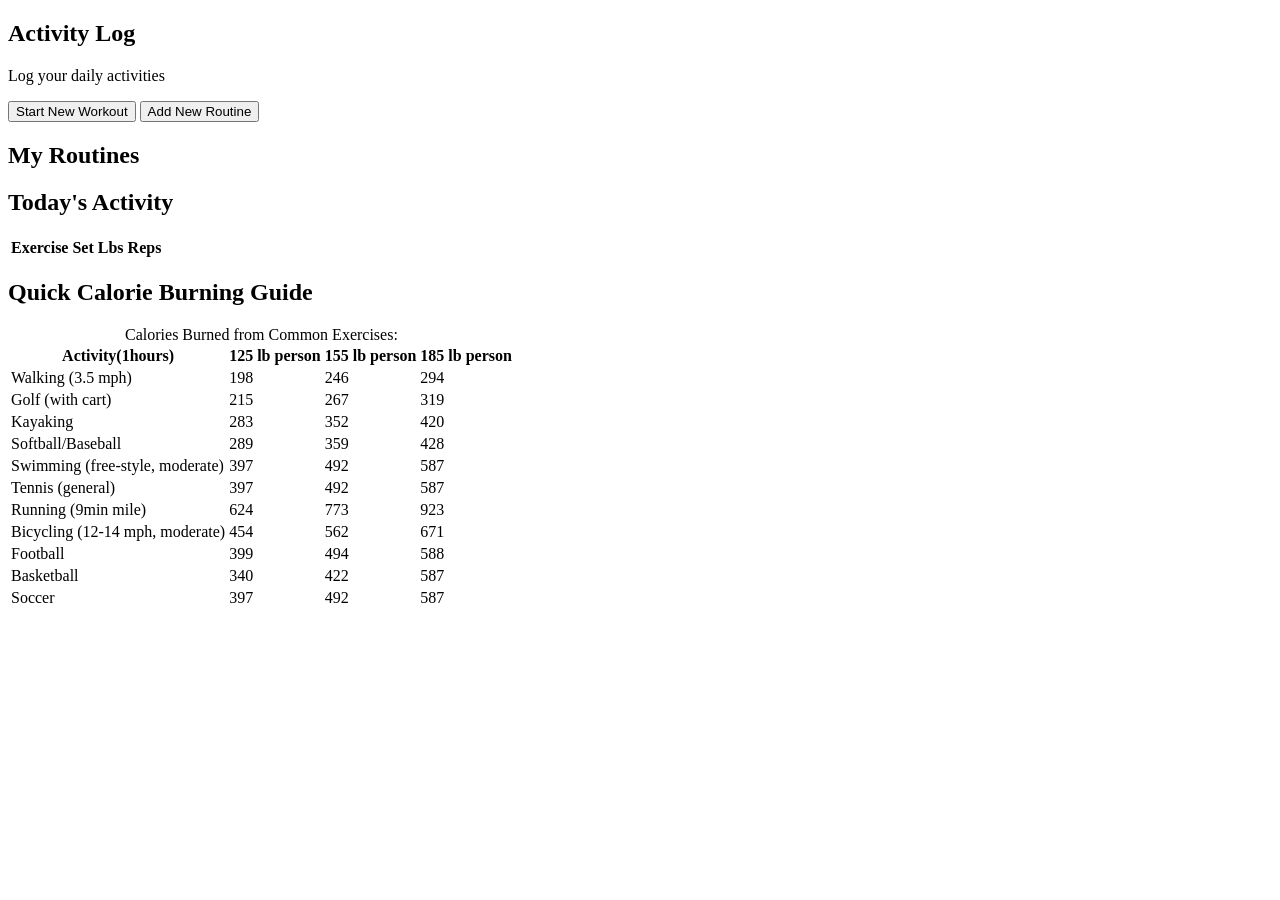
==== activity-log.html @ d147972c "Add activity log html Added the html structure and info into the activity log page. Added exercise t" ====
<!DOCTYPE html>
<html lang="en">
<head>
    <meta charset="UTF-8">
    <meta name="viewport" content="width=device-width, initial-scale=1.0">
    <title>Activity Log</title>
</head>
<body>
    <main>
        <div class="main-title">
            <h2>Activity Log</h2>
            <p>Log your daily activities</p>
        </div>

<!-- ACTION BUTTONS -->
        
        <div class="activity-actions">
            <button class="btn" id="new-workout-btn">Start New Workout</button>
            <button class="btn" id="new-routine-btn">Add New Routine</button>
        </div>

<!-- SAVED ROUTINES/WORKOUT AREA -->
        
        <section class="routines">
            <h2>My Routines</h2>
            <div class="routine-list" id="routine-list">

                <!-- This is where the logged routines should populate -->

            </div>
        </section>

<!-- SUMMARY OF ACTIVITIES THAT HAVE BEEN COMPLETED FOR THE DAY -->
        <section class="todays-activity">
            <h2>Today's Activity</h2>
            <div class="activity-card" id="activity-log">
                <div class="activity-header">
                    <span class="activity-name"></span>
                    <span class="activity-status"></span>
                </div>
                <table class="exercise-table">
                    <thead>
                        <tr>
                            <th>Exercise</th>
                            <th>Set</th>
                            <th>Lbs</th>
                            <th>Reps</th>
                        </tr>
                    </thead>
                    <tbody id="exercise-rows">

                        <!-- This is where the exercise should populate -->

                    </tbody>
                </table>

            </div>

        </section>
        <section class="common-exercises">
            <h2>Quick Calorie Burning Guide</h2>

            <table class="quick-guide">
                <caption>Calories Burned from Common Exercises:</caption>
                <thead>
                    <tr>
                        <th>Activity(1hours)</th>
                        <th>125 lb person</th>
                        <th>155 lb person</th>
                        <th>185 lb person</th>
                    </tr>
                </thead>
                <tbody>
                    <tr>
                        <td>Walking (3.5 mph)</td>
                        <td>198</td>
                        <td>246</td>
                        <td>294</td>
                    </tr>
                    <tr>
                        <td>Golf (with cart)</td>
                        <td>215</td>
                        <td>267</td>
                        <td>319</td>
                    </tr>
                    <tr>
                        <td>Kayaking</td>
                        <td>283</td>
                        <td>352</td>
                        <td>420</td>
                    </tr>
                    <tr>
                        <td>Softball/Baseball</td>
                        <td>289</td>
                        <td>359</td>
                        <td>428</td>
                    </tr>
                    <tr>
                        <td>Swimming (free-style, moderate)</td>
                        <td>397</td>
                        <td>492</td>
                        <td>587</td>
                    </tr>
                    <tr>
                        <td>Tennis (general)</td>
                        <td>397</td>
                        <td>492</td>
                        <td>587</td>
                    </tr>
                    <tr>
                        <td>Running (9min mile)</td>
                        <td>624</td>
                        <td>773</td>
                        <td>923</td>
                    </tr>
                    <tr>
                        <td>Bicycling (12-14 mph, moderate)</td>
                        <td>454</td>
                        <td>562</td>
                        <td>671</td>
                    </tr>
                    <tr>
                        <td>Football</td>
                        <td>399</td>
                        <td>494</td>
                        <td>588</td>
                    </tr>
                    <tr>
                        <td>Basketball</td>
                        <td>340</td>
                        <td>422</td>
                        <td>587</td>
                    </tr>
                    <tr>
                        <td>Soccer</td>
                        <td>397</td>
                        <td>492</td>
                        <td>587</td>
                    </tr>
                    
                        
                        
                        
                        
                        
                        
                        
                        
                        
                        
                    </tr>
                    
                </tbody>

            </table>
        </section>


    </main>
</body>
</html>
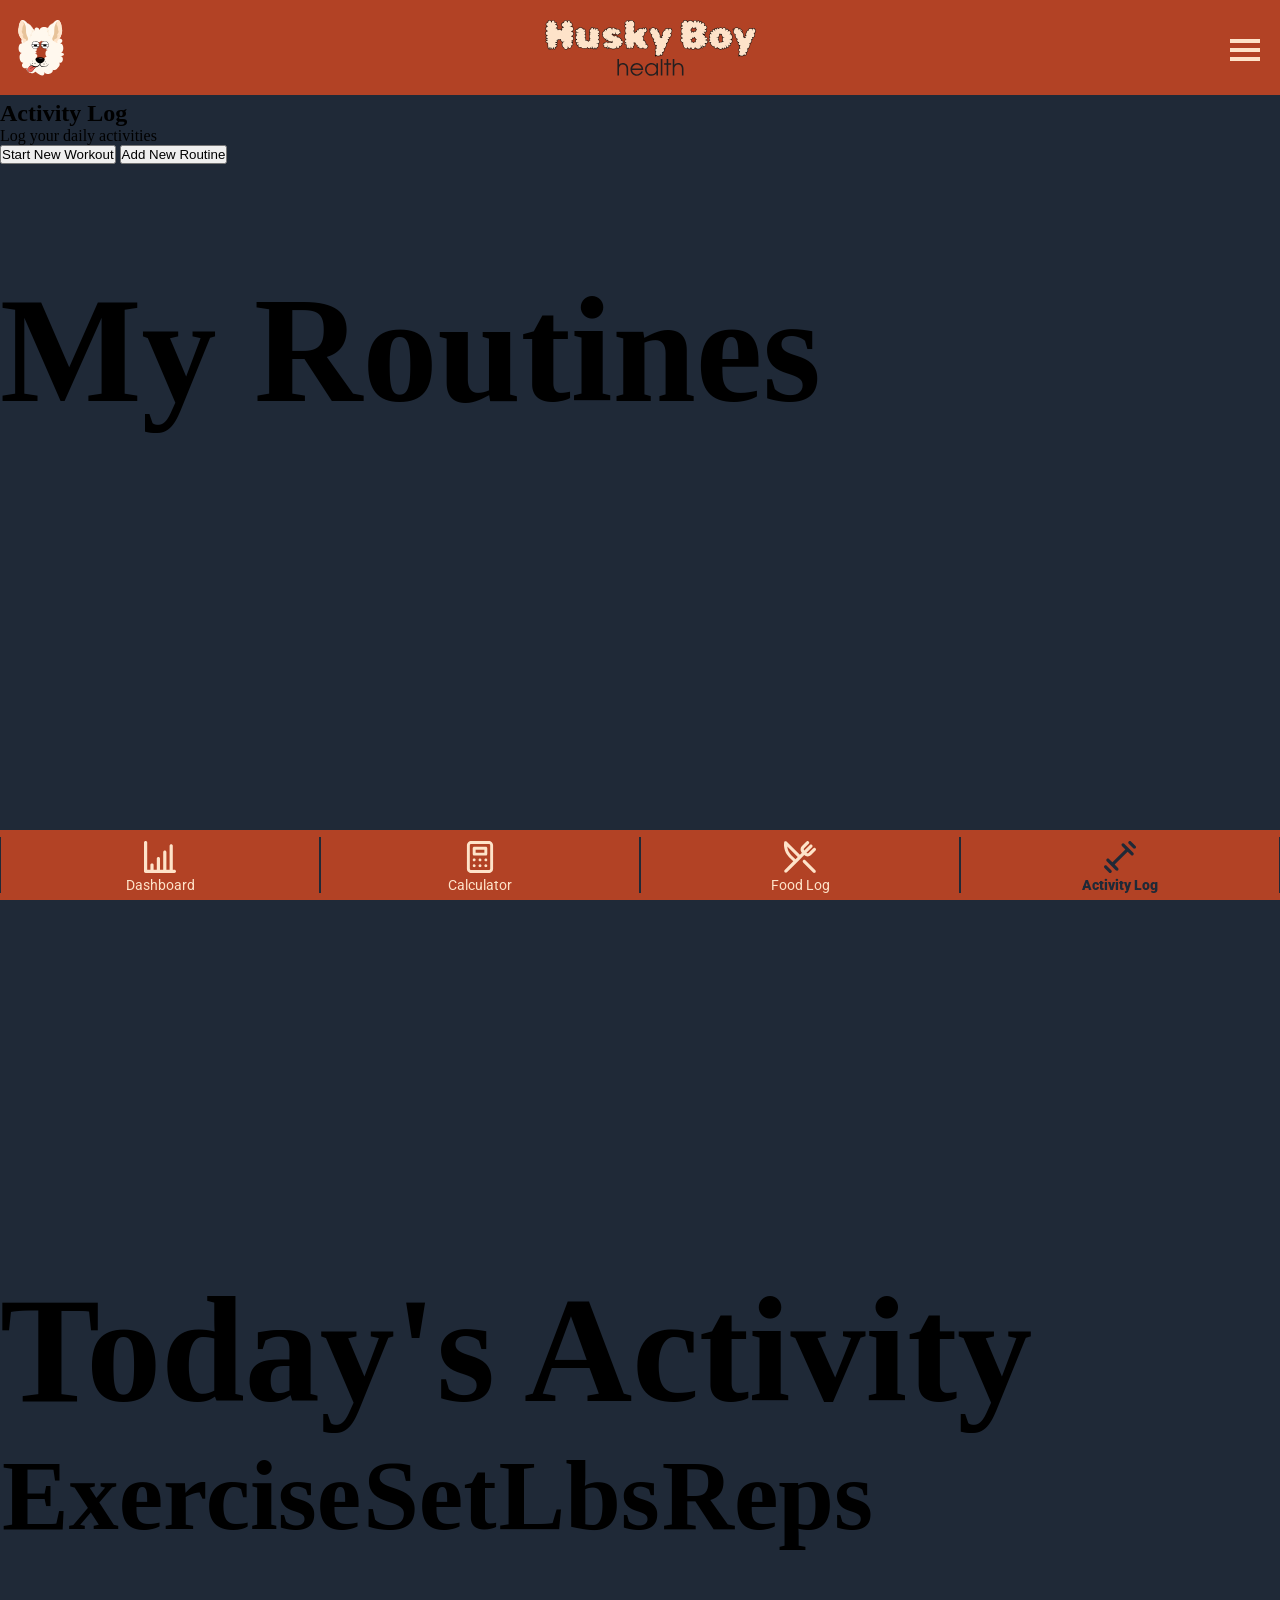
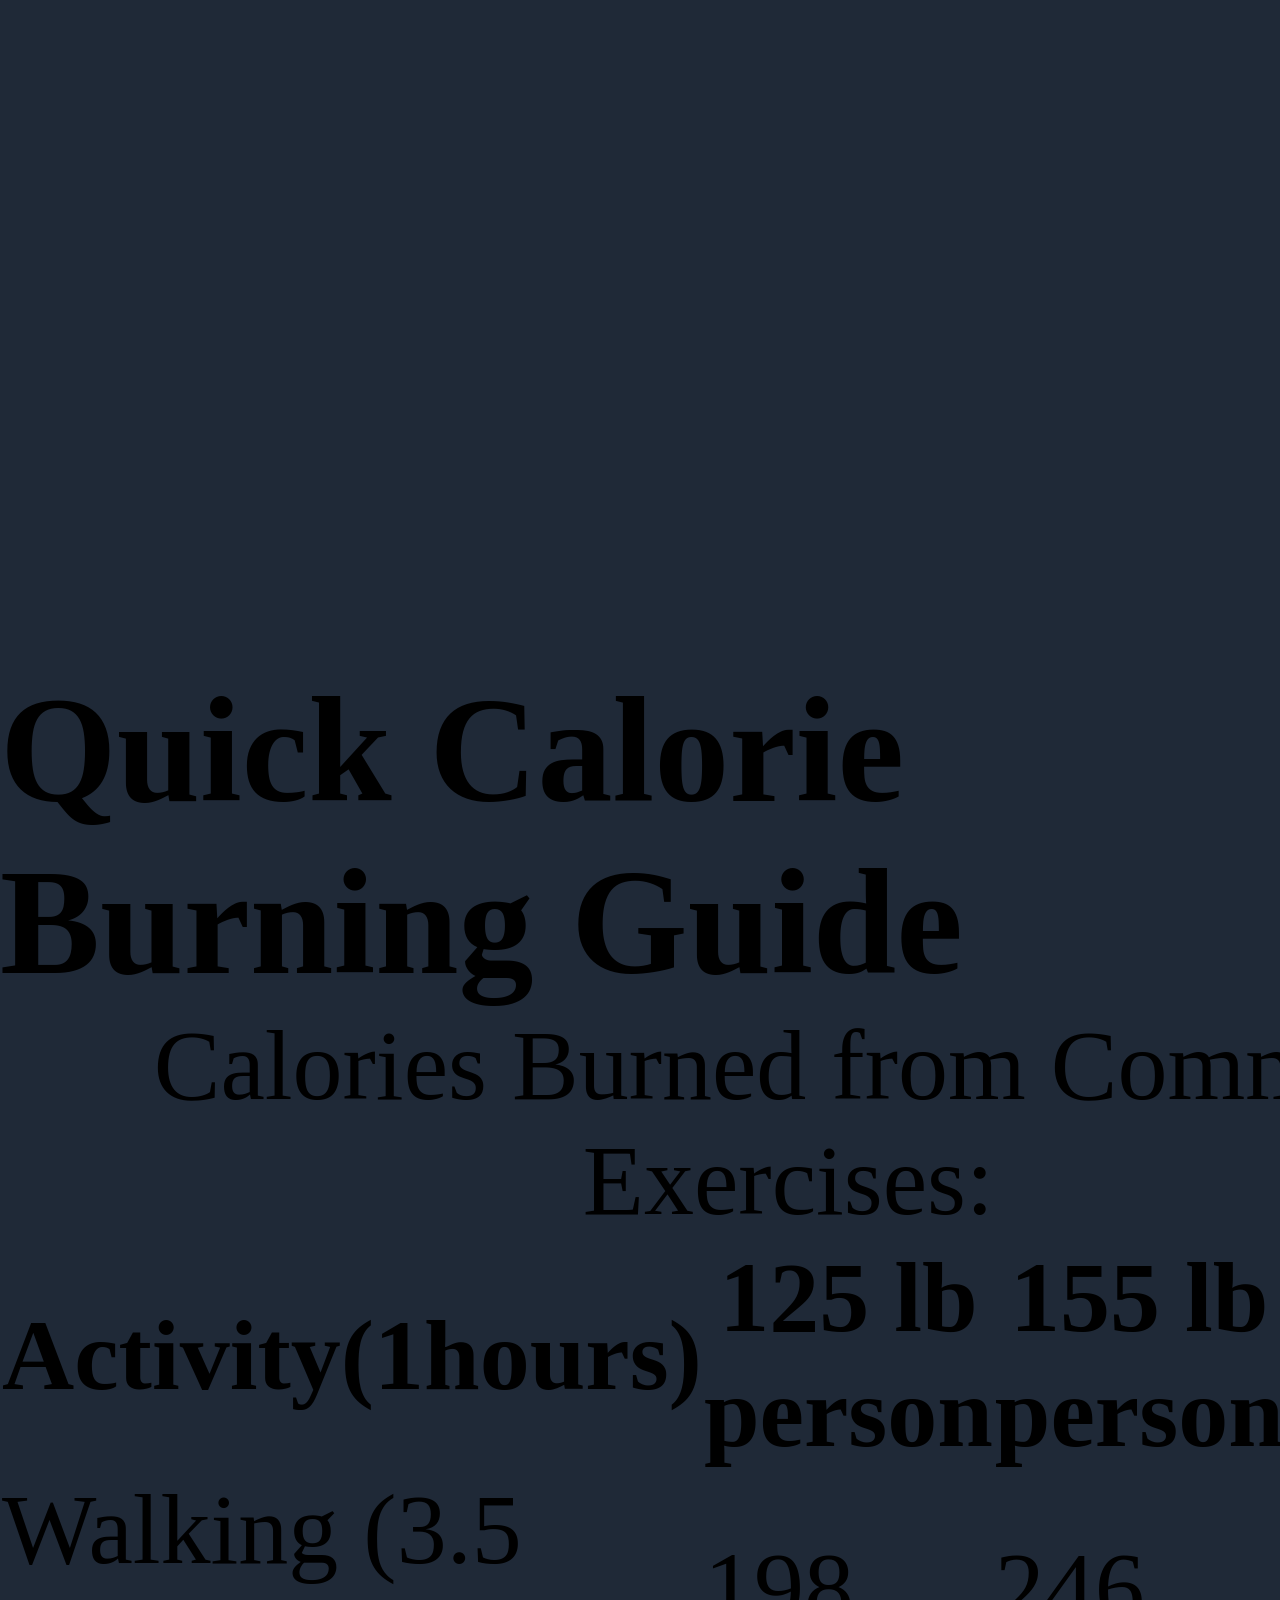
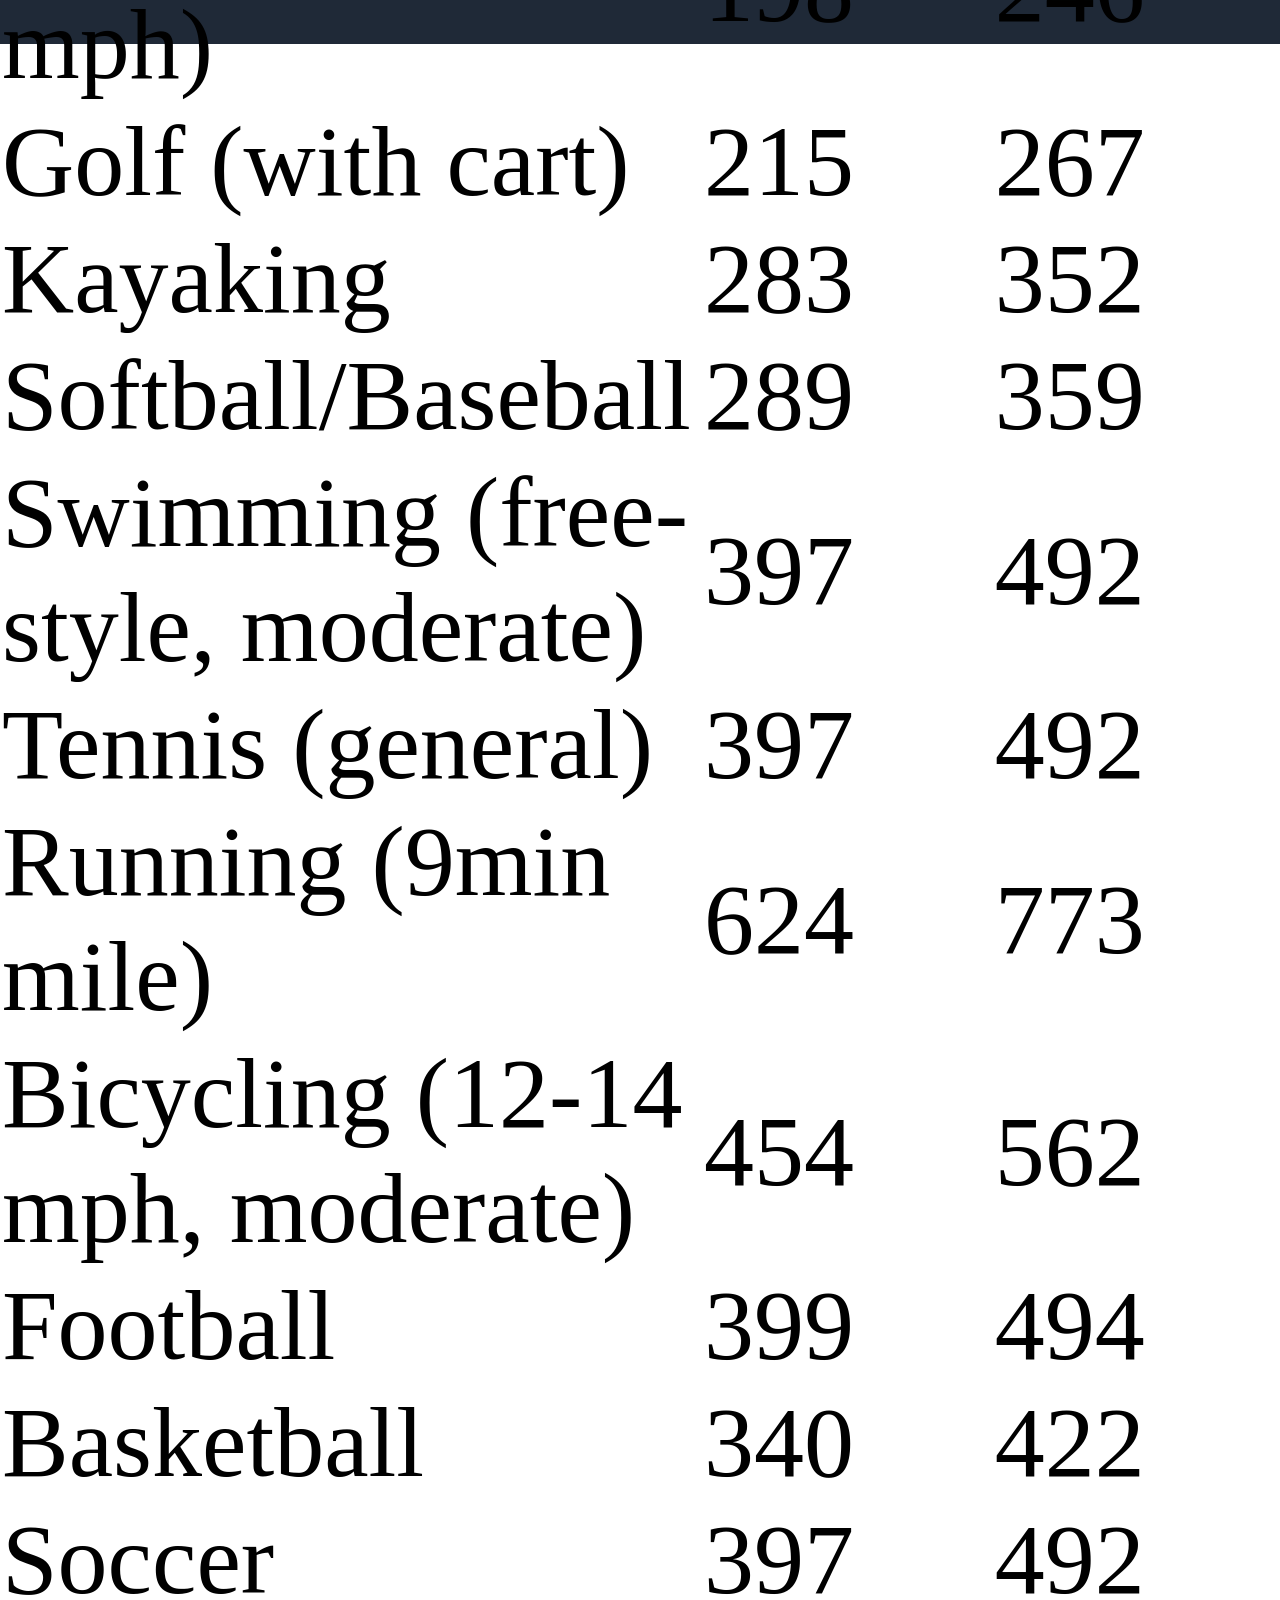
==== commit f90c15d5: "Add nav to pages Added top nav and bottom mobil nav to calculator.html, food-log.html, activity-log." ====
--- a/activity-log.html
+++ b/activity-log.html
@@ -4,7 +4,45 @@
     <meta charset="UTF-8">
     <meta name="viewport" content="width=device-width, initial-scale=1.0">
     <title>Activity Log</title>
+    <link rel="stylesheet" href="./css/style.css">
 </head>
+
+<header>
+        <nav class="top-nav">
+            <div class="nav-wrapper">
+
+            <!-- Logo -->
+                <a href="./" class="logo-link">
+                    <img class="logo" src="./images/husky-boy-logo.svg" width="100%" alt="Husky Boy Health logo">
+                </a>
+
+            <!-- Wordmark -->
+                <a href="./" class="wordmark-link">
+                    <img class="wordmark" src="./images/husky-boy-wordmark.svg" width="100%" alt="Husky Boy Health logo">
+                </a>
+                
+            <!-- Hamburger Menu -->
+                <button class="hamburger-btn" aria-label="Toggle menu">
+                    <span></span>
+                    <span></span>
+                    <span></span>
+                </button>
+            </div>
+            <!-- Menu for the Hamburger menu (separate from nav-wrapper) -->
+            <ul class="nav-menu">
+                <li><a href="./">Dashboard</a></li>
+                <li><a href="./calculator.html">Calorie Calculator</a></li>
+                <li><a href="./food-log.html">Food Log</a></li>
+                <li class="active"><a href="./activity-log.html" class="active">Activity Log</a></li>
+                <li><a href="./recipes.html">Recipes</a></li>
+                <li><a href="./about.html">About</a></li>
+            </ul>
+        </nav>
+    </header>
+
+
+
+
 <body>
     <main>
         <div class="main-title">
@@ -137,25 +175,52 @@
                         <td>492</td>
                         <td>587</td>
                     </tr>
-                    
-                        
-                        
-                        
-                        
-                        
-                        
-                        
-                        
-                        
-                        
-                    </tr>
-                    
+
                 </tbody>
 
             </table>
         </section>
-
-
     </main>
+
+
+
+
+     <!-- BOTTOM MOBILE NAV -->
+    <footer>
+        <nav class="mobile-nav">
+            <div class="dashboard-btn nav-btn">
+                <a href="./" >
+                    <img src="./images/nav-dash-btn.svg" alt="">
+                    <span class="nav-text">Dashboard</span>
+                </a>
+            </div>
+
+            <div class="calculator-btn nav-btn">
+                <a href="./calculator.html">
+                    <img src="./images/nav-calculator-btn.svg" alt="">
+                    <span class="nav-text">Calculator</span>
+                </a>
+            </div>
+
+            <div class="food-btn nav-btn ">
+                <a href="./food-log.html" >
+                    <img src="./images/nav-food-btn.svg" alt="">
+                    <span class="nav-text">Food Log</span>
+                </a>
+            </div>
+
+            <div class="activity-btn nav-btn ">
+                <a href="./activity-log.html" class="active">
+                    <img src="./images/nav-activity-btn-active.svg" alt="">
+                    <span class="nav-text">Activity Log</span>
+                </a>
+            </div>
+        </nav>
+    </footer>
+    
+
+<script src="./js/main.js"></script>
+
+
 </body>
 </html>
--- a/css/style.css
+++ b/css/style.css
@@ -0,0 +1,215 @@
+@import url('https://fonts.googleapis.com/css2?family=Roboto:ital,wght@0,100..900;1,100..900&family=Rubik+Bubbles&display=swap');
+
+:root {
+        --cream-nav-accent: #fee3c9;
+        --blue-nav-accent: #1F2937;
+        --orange-nav-accent: #b24225;
+        --cream-accent: #fee3c9;
+        --blue-accent: #1F2937;
+        --orange-accent: #b24225;
+    }
+
+* {
+    margin: 0;
+    padding: 0;
+    box-sizing: border-box;
+}
+body {
+    overflow-x: hidden;
+    min-height: 100vh;
+    display: flex;
+    flex-direction: column;
+}
+/* Sitewide Navigation */
+
+header {
+    display: flex;
+    background-color: var(--orange-accent);
+    position: fixed;
+    width: 100%;
+
+}
+
+.top-nav {
+    width: 100%;
+    padding: 15px 10px 10px 10px;
+}
+.nav-wrapper{
+    display: flex;
+    align-items: center;
+    justify-content: space-between;
+    width: 100%;
+
+}
+
+.logo {
+    max-width: 60px;
+    height: auto;
+    margin: 0;
+    padding: 0;
+}
+
+.wordmark {
+    max-width: 225px;
+    height: auto;
+    align-self: flex-end;
+}
+
+.nav-menu {
+    /* this is only display flex, because of animation 
+    from the right (otherwise it would be "none") */
+    display: flex;
+    flex-direction: column;
+    list-style-type: none;
+    gap: 25px;
+   
+
+    /* Use this for animation for the menu */
+    position: fixed; /* makes it stay in place when scrolling */
+    top: 95px;
+    right: -250px; /* this makes the menu hidden off to the right of the screen */
+    width: 250px;
+    height: 100%;
+    background-color: var(--cream-nav-accent);
+    padding: 60px 20px 20px;
+
+    /* This creates the slide in animation */
+    transition: right 0.3s ease;
+}
+
+.nav-menu a {
+    text-decoration: none;
+    color: var(--blue-nav-accent);
+    font-family: Roboto, sans-serif;
+    font-size: 25px;
+
+}
+
+.nav-menu li {
+    border-bottom: 2px solid var(--blue-nav-accent);
+
+}
+
+/* This is the bars for the hamburger menu */
+
+.hamburger-btn span {
+    
+    display: block; /* makes the span bars */
+    width: 30px;
+    height: 4px;
+    background: var(--cream-nav-accent); /* color of the bars */
+    margin: 5px 0;
+}
+.hamburger-btn {
+    /* Removes the button background color & border */
+    background: none;
+    border: none;
+    padding-right: 10px;
+}
+
+.nav-menu.open {
+    display: flex;
+
+    /* makes it slide into view */
+    right: 0; 
+}
+
+.nav-menu a.active {
+    color: var(--orange-nav-accent);
+}
+
+.nav-menu li.active {
+    border-bottom: 2px solid var(--orange-nav-accent);
+}
+
+/* THIS IS THE MENU BUTTON (X) ANIMATION CODE */
+
+/* This roatates the top bar down for X */
+.hamburger-btn.open span:nth-child(1) {
+    transform: translateY(9px) rotate(45deg);
+}
+
+/* This will hide the middle bar */
+.hamburger-btn.open span:nth-child(2) {
+    opacity: 0;
+}
+
+/* This rotates the bottom bar up for X */
+.hamburger-btn.open span:nth-child(3) {
+    transform: translateY(-9px) rotate(-45deg);
+}
+
+/* This adds the transition to the spans so it animates */
+.hamburger-btn span {
+    transition: transform 0.3s ease, opacity 0.3s ease;
+}
+
+section {
+    background-color: var(--blue-accent);
+    height: 1000px;
+    font-size: 100px;
+    padding-top: 100px;
+}
+
+main {
+    padding-top: 100px;
+    padding-bottom: 80px;
+    background-color: var(--blue-accent);
+    flex: 1;
+    width: 100%;
+}
+
+/* CALCULATOR.HTML STYLE */
+
+
+
+
+
+
+
+
+
+/* BOTTOM MOBILE NAVIGATION */
+.mobile-nav{
+    display: flex;
+    background-color: var(--orange-nav-accent);
+    position: fixed;
+    bottom: 0;
+    left: 0;
+    width: 100%;
+    height: 70px;
+    justify-content: space-around;
+    align-items: center;
+    padding: 0 0;
+    
+}
+
+.mobile-nav a {
+    display: flex;
+    flex-direction: column;
+    align-items: center;
+    text-decoration: none;
+    color: var(--cream-nav-accent);
+    font-family: Roboto, sans-serif;
+    font-size: 14px; 
+}
+
+/* Have to add "active" to each html page link. only can have 
+active once on each page. */
+.mobile-nav a.active {
+    color: var(--blue-nav-accent);
+    font-weight: 1000;
+}
+
+.mobile-nav img {
+     width: 40px;
+     height: 40px;
+}
+.nav-btn {
+    border-right: 1.5px solid var(--blue-nav-accent);
+    border-left: 1.5px solid var(--blue-nav-accent);
+    flex: 1;
+}
+
+
+
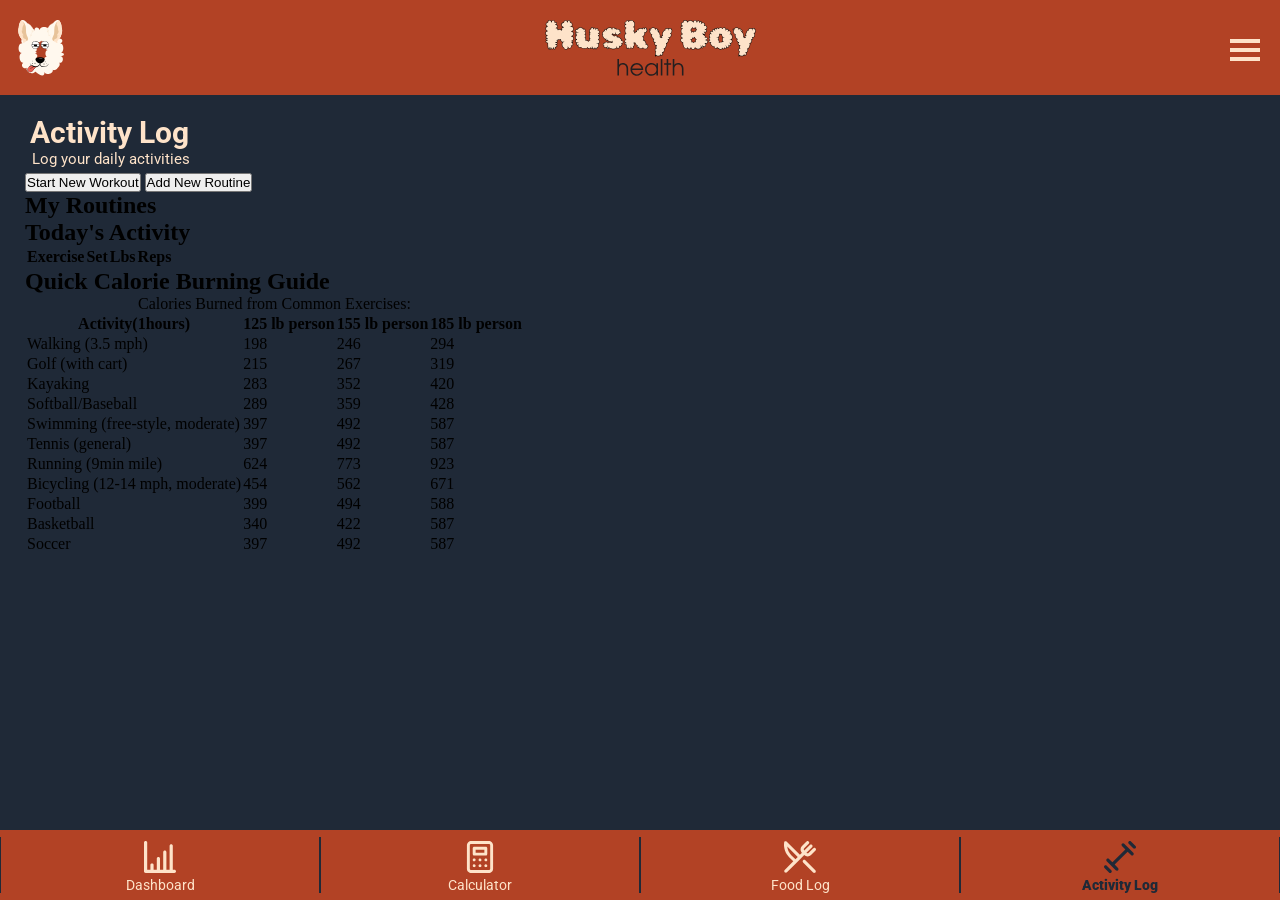
==== commit d939bd5b: "Reorder navigation Added the new homepage/index to the main nav and to the mobile nav." ====
--- a/activity-log.html
+++ b/activity-log.html
@@ -30,10 +30,11 @@
             </div>
             <!-- Menu for the Hamburger menu (separate from nav-wrapper) -->
             <ul class="nav-menu">
-                <li><a href="./">Dashboard</a></li>
+                <li><a href="./">Home</a></li>
+                <li><a href="./dashboard.html">Dashboard</a></li>
                 <li><a href="./calculator.html">Calorie Calculator</a></li>
                 <li><a href="./food-log.html">Food Log</a></li>
-                <li class="active"><a href="./activity-log.html" class="active">Activity Log</a></li>
+                <li><a href="./activity-log.html" class="active">Activity Log</a></li>
                 <li><a href="./recipes.html">Recipes</a></li>
                 <li><a href="./about.html">About</a></li>
             </ul>
--- a/css/style.css
+++ b/css/style.css
@@ -7,6 +7,10 @@
         --cream-accent: #fee3c9;
         --blue-accent: #1F2937;
         --orange-accent: #b24225;
+        --card-black: #2d2d2d;
+        --input-black: #1e1e1e;
+        --teal-accent: #006664;
+
     }
 
 * {
@@ -20,6 +24,17 @@
     display: flex;
     flex-direction: column;
 }
+
+/* GLOBAL /SITEWIDE */
+
+.card {
+    background-color: var(--card-black);
+    border: 1px solid var(--input-black);
+    padding: 20px;
+    margin-bottom: 20px;
+}
+
+
 /* Sitewide Navigation */
 
 header {
@@ -27,6 +42,10 @@
     background-color: var(--orange-accent);
     position: fixed;
     width: 100%;
+
+
+/* adding this because I could see my input arrows though the menu */
+    z-index: 100;
 
 }
 
@@ -75,6 +94,9 @@
 
     /* This creates the slide in animation */
     transition: right 0.3s ease;
+
+    /* adding this because I could see my input arrows though the menu */
+    z-index: 100;
 }
 
 .nav-menu a {
@@ -144,25 +166,514 @@
     transition: transform 0.3s ease, opacity 0.3s ease;
 }
 
-section {
-    background-color: var(--blue-accent);
-    height: 1000px;
-    font-size: 100px;
-    padding-top: 100px;
-}
-
+
+/* THIS APPLIES TO ALL "MAIN" ON ALL PAGES */
 main {
-    padding-top: 100px;
-    padding-bottom: 80px;
+    padding: 100px 25px 80px 25px;
     background-color: var(--blue-accent);
     flex: 1;
     width: 100%;
-}
-
-/* CALCULATOR.HTML STYLE */
-
-
-
+
+}
+/* THIS APPLIES TO ALL "TITLES" ON ALL PAGES */
+.main-title h2 {
+    font-size: 30px;
+}
+
+.main-title p {
+    font-size: 15px;
+    padding-left: 2px;
+}
+
+
+.main-title {
+    display: flex;
+    flex-direction: column;
+    color: var(--cream-accent);
+    font-family: Roboto, sans-serif;
+    padding: 15px 0 5px 5px;
+}
+
+.section-title {
+    display: flex;
+    flex-direction: column;
+    color: var(--cream-accent);
+    font-family: Roboto, sans-serif;
+    padding: 15px 0 5px 5px;
+    font-size: 20px;
+}
+
+/* START: SECTION HERO */
+
+section .hero {
+    
+    background-color: #1F2937;
+    color: #F9FaF8;
+    padding: 0 100px;
+}
+.hero-text h1 {
+    font-size: 48px;
+    font-weight: 900;
+    padding-bottom: 10px;
+}
+
+
+
+.hero-text > p {
+    font-size: 18px;
+    color: #E5E7EB;
+    list-style-type: none;
+
+}
+
+.hero-text > button {
+    background-color: var(--orange-accent);
+    border: none;
+    border-radius: 5px;
+    margin-top: 8px;
+    padding: 3px 15px;
+    font-family: Roboto, sans-serif;
+    color: white;
+}
+
+.hero {
+    display: flex;
+    justify-content: center;
+    align-items: center;
+    padding: 60px 0;
+    gap: 50px;
+    
+}
+
+.hero-image img {
+    width: 100%;
+    max-width: 500px ;
+    height: auto;
+}
+
+.hero-image, .hero-text {
+    flex: 1;
+}
+
+/* END: SECTION HERO */
+
+
+/* START: MAIN CONTENT AREA  */
+
+
+/* INFO SECTION  */
+
+.info {
+    background-color: whitesmoke;
+}
+.info-title {
+    font-size: 36px;
+    font-weight: 900;
+    color: #1F2937;
+    text-align: center;
+    padding: 30px;
+}
+
+.links-wrapper {
+    display: flex;
+    justify-content: center;
+    gap: 20px;
+    padding-bottom: 30px;
+}
+
+.links {
+    font-size: 12px;
+    text-align: center;
+    max-width: 150px;
+    
+}
+.links img {
+    width: 100%;
+    display: block;
+    border: 2px solid var(--orange-accent);
+    border-radius: 12px;
+}
+
+/* The next two styles are for the text overlay on the link images */
+
+.links a {
+    position: relative;
+    display: block;
+}
+
+.overlay-text {
+    position: absolute;
+    top: 50%;
+    left: 50%;
+    transform: translate(-50%, -50%);
+    color: rgb(255, 255, 255);
+    font-size: 20px;
+    font-weight: bold;
+    text-shadow: 2px 2px 4px rgba(0, 0, 0, 0.8);
+}
+
+/* QUOTE SECTION */
+
+.quote {
+    display: flex;
+    flex-direction: column;
+    background-color: var(--cream-accent);   
+    padding: 75px 150px;
+    gap: 20px;
+}
+
+.quote-text {
+    font-size: 20px;
+    font-weight: 300;
+    color: #1F2937;
+}
+
+.author {
+    align-self: flex-end;
+    padding-right: 10px;
+}
+
+/* AD SECTION */
+
+.ad-section {
+    
+    display: flex;
+    padding: 50px 100px;
+    justify-content: center;
+    background-color: whitesmoke;
+
+
+}
+
+.ad {
+    display: flex;
+    background-color: var(--teal-accent);
+    border-radius: 8px;
+    padding: 30px 60px;
+    gap: 100px;
+    align-items: center;
+    justify-content: space-between;
+    
+}
+
+.ad button {
+    background-color: var(--orange-accent);
+    border: 1.5px solid white;
+    border-radius: 5px;
+    padding: 7px 15px;
+    font-family: Roboto, sans-serif;
+    color: white;
+}
+
+
+
+
+/* START CALCULATOR.HTML STYLE */
+
+.form-card {
+    display: flex;
+    flex-direction: column;
+    background-color: var(--card-black);
+    border-radius: 15px;
+    color: whitesmoke;
+    font-family: Roboto, sans-serif;
+    font-weight: 200;
+    border: 1px solid var(--input-black);
+    padding: 20px;
+    gap: 15px;
+}
+
+.form-group > label {
+    margin-bottom: 5px;
+    padding-left: 5px;
+}
+
+.radio-group {
+    display: flex;
+    gap: 25px;
+}
+
+.radio-option {
+    display: flex;
+    align-items: center;
+    gap: 5px;
+}
+
+form input, form select {
+    background-color: var(--input-black);
+    height: 30px;
+    border: 1px solid black;
+    color: whitesmoke; 
+    font-family: Roboto, sans-serif;
+    border-radius: 5px;
+    padding: 5px;
+}
+
+.form-group {
+    display: flex;
+    flex-direction: column;
+
+}
+
+input::placeholder {
+    color: rgb(56, 56, 56);
+    
+}
+
+
+.height-input {
+    display: flex;
+    gap: 10px;
+}
+
+.height-input input#feet {
+    flex: 1;
+}
+
+.height-input input#inches {
+    width: 75px;
+}
+
+.calculate {
+    max-width: 200px;
+    height: 100%;
+    background-color: #b24225;
+    border: none;
+    border-radius: 8px;
+    align-self: center;
+    padding: 5px;
+    font-family: Roboto, sans-serif;
+    color: var(--cream-accent);
+    font-weight: bold;
+    font-size: 12px;
+}
+
+.exercise-info ul {
+    list-style-type: none;
+    padding-left: 5px;
+    padding-top: 5px;
+    color: var(--cream-accent);
+    font-size: 15px;
+    font-family: Roboto, sans-serif;
+    font-weight: 300;
+}
+
+/* FOOD-LOG.HTML STYLE */
+
+
+/* I used this to create the ring portion of the progress ring */
+.progress-ring {
+    width: 55vw;
+    max-width: 220px;
+    transform: rotate(90deg);
+}
+
+.ring-track {
+    fill: none;
+    stroke: var(--input-black);
+    stroke-width: 10;
+}
+
+.ring-progress {
+    fill: none;
+    stroke: #4caf50;
+    stroke-width: 10;
+    stroke-linecap: round;
+    stroke-dasharray: 251;
+    stroke-dashoffset: 60;
+}
+
+
+/* I used this portion to create the center of the ring */
+.ring-container {
+    display: flex;
+    flex: 1;
+    justify-content: center;
+    align-items: center;
+    position: relative;
+
+}
+
+.ring-center {
+
+    /* top/left 50% take the "start" to the center of the parent and
+    transform: translate(-50%, -50%) takes the start back 50% so its lands
+    in the middle or centers everything perfectly. */
+    position: absolute;
+    top: 50%;
+    left: 50%;
+    transform: translate(-50%, -50%);
+    /* ^ */
+
+    display: flex;
+    flex-direction: column;
+    align-items: center;
+    color: whitesmoke;
+    font-family: Roboto, sans-serif;
+}
+
+.calories-consumed {
+    font-size: 32px;
+    font-weight: bold;
+    color: #4caf50;
+}
+
+.calories-left {
+    font-size: 20px;
+    font-weight: 600;
+    color: #b24225;
+}
+
+.ring-label {
+    padding: 5px 0;
+}
+
+/* CALORIE BUDGET CARD STYLE */
+
+.budget-card {
+    border-radius: 10px;
+    font-family: Roboto, sans-serif;
+}
+
+.budget-card p {
+    display: flex;
+    justify-content: center;
+}
+
+.budget-label {
+    font-size: 18px;
+    font-weight: 600;
+    color: whitesmoke;
+}
+
+.budget-total {
+    font-weight: 500;
+    color: #b24225;
+    padding-top: 5px;
+}
+
+
+.ring-meal {
+    display: flex;
+    padding-top: 10px;
+
+}
+
+.meal-breakdown {
+    flex: 25%;
+}
+
+.meal-breakdown {
+    display: flex;
+    flex-direction: column;
+    gap: 10px;
+    justify-content: center;
+    padding-left: 20px;
+}
+
+.meal-breakdown span {
+    color: whitesmoke
+    
+}
+
+.meal-breakdown .meal-cal {
+    font-weight: 500;
+    color:#4caf50
+}
+
+
+.meal-row {
+    display: flex;
+    flex-direction: column;
+    align-items: center;
+}
+
+.macros {
+    display: flex;
+    flex-direction: row;
+    justify-content: space-between;
+    
+}
+
+.macro-label {
+    color: whitesmoke;
+}
+
+.macro-value {
+    color: #b24225;
+    font-size: 12px;
+}
+
+.macro {
+    display: flex;
+    flex-direction: column;
+    align-items: flex-start;
+    flex: 1;
+    padding: 10px 10px 0 10px;
+}
+
+
+.macro-bar-track {
+    width: 100%;
+    height: 15px;
+    background-color: whitesmoke;
+}
+
+.macro-bar {
+    width: 50%;
+    height: 15px;
+    background-color: #4caf50;
+
+}
+
+
+/* FOOD SEARCH CARD */
+.food-search {
+    font-family: Roboto, sans-serif;
+    border-radius: 8px;
+    display: flex;
+    flex-direction: column;
+}
+
+.food-search label {
+    color: whitesmoke;
+    padding-bottom: 8px;
+}
+
+.food-search input {
+    background-color: var(--input-black);
+    border: 1px solid black ;
+    border-radius: 5px;
+    width: 100%;
+    height: 30px;
+    padding: 5px;
+}
+
+
+.meal-section {
+    border-radius: 10px;
+    font-family: Roboto, sans-serif;
+}
+
+.meal-header {
+    display: flex;
+    justify-content: space-between;
+    padding-bottom: 8px;
+}
+.meal-header h3 {
+    color: #4caf50;
+}
+.meal-header span {
+    color: #b24225;
+}
+
+.meal-items {
+    background-color: var(--input-black);
+    border: 1px solid black;
+    border-radius: 5px;
+    width: 100%;
+    height: 40px;
+}
 
 
 
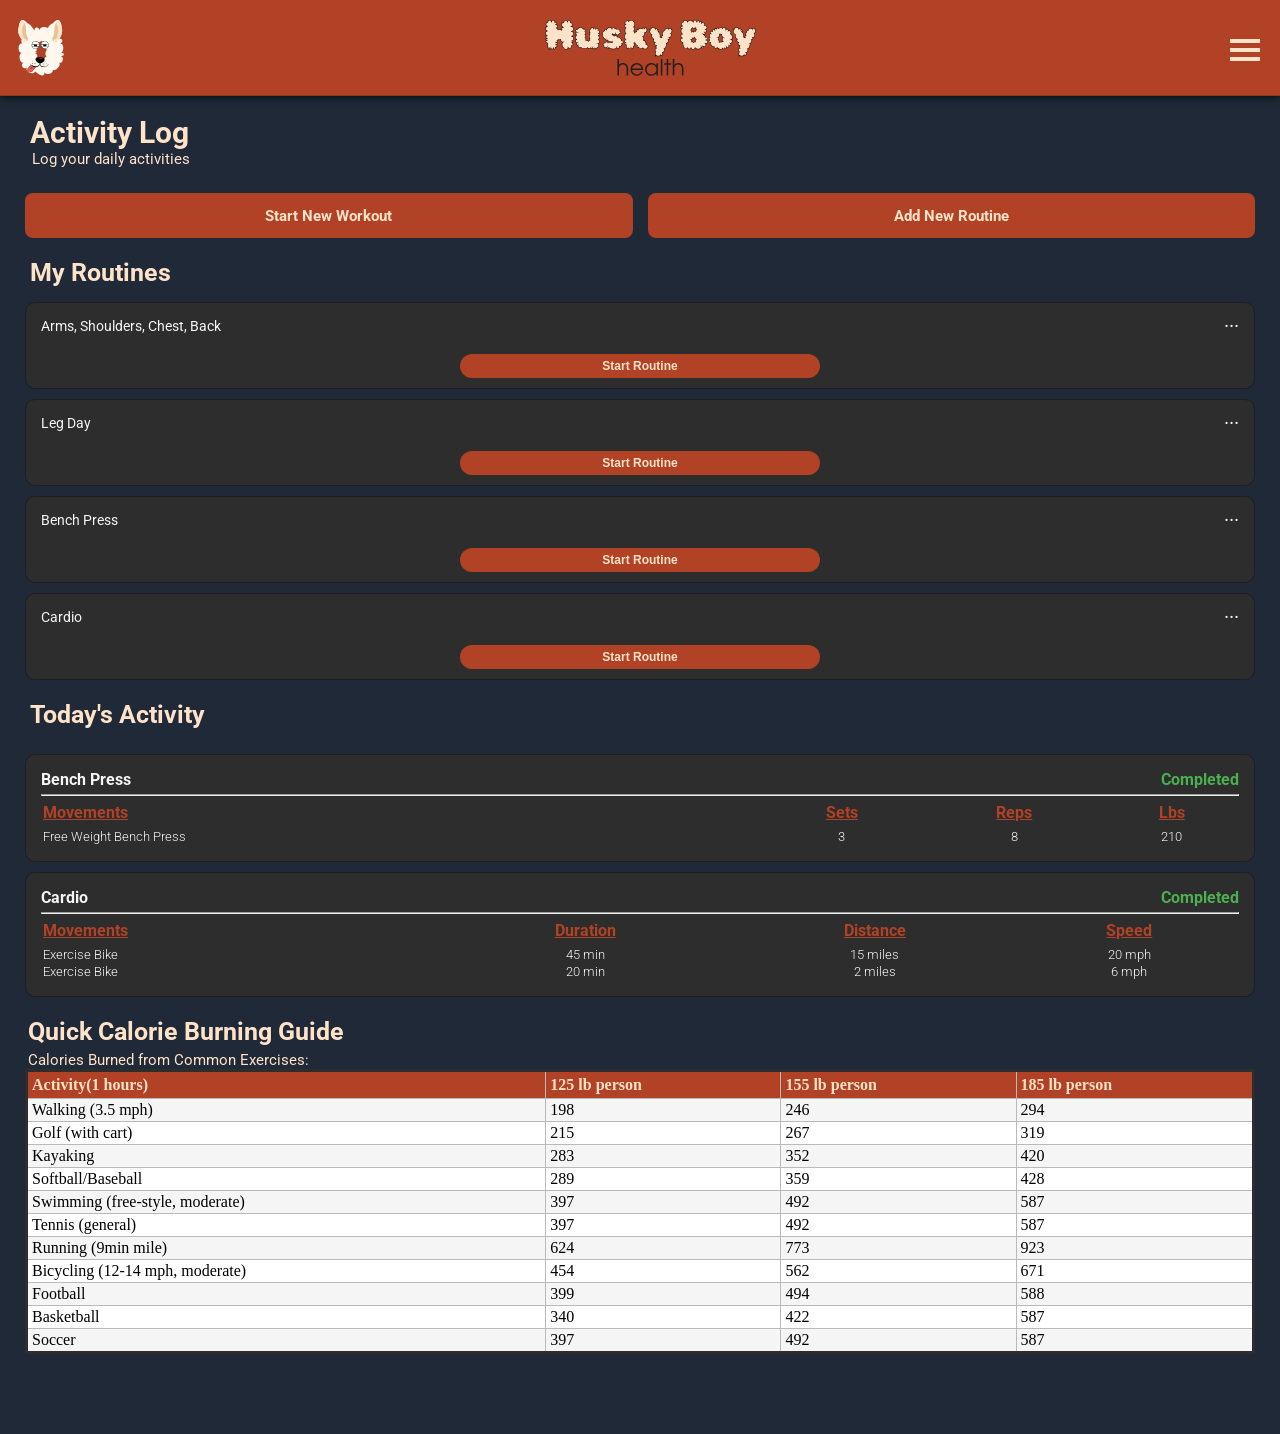
==== commit 6c2dd32a: "Style activity-log.html Styled the activity log page to match the rest of the site." ====
--- a/activity-log.html
+++ b/activity-log.html
@@ -64,6 +64,75 @@
             <h2>My Routines</h2>
             <div class="routine-list" id="routine-list">
 
+
+                <div class="workout-1 workouts">
+
+
+                    <div class="workout-type">
+                        <h3 class="workout-title">Arms, Shoulders, Chest, Back</h3>
+                        <p>...</p>
+                    </div>
+
+
+                    <div class="start-button">
+                        <button class="start-routine">Start Routine</button>
+                    </div>
+
+
+                </div>
+
+                
+                <div class="workout-2 workouts">
+
+
+                    <div class="workout-type">
+                        <h3 class="workout-title">Leg Day</h3>
+                        <p>...</p>
+                    </div>
+
+
+                    <div class="start-button">
+                        <button class="start-routine">Start Routine</button>
+                    </div>
+
+
+                </div>
+
+
+                <div class="workout-3 workouts">
+
+
+                    <div class="workout-type">
+                        <h3 class="workout-title">Bench Press</h3>
+                        <p>...</p>
+                    </div>
+
+
+                    <div class="start-button">
+                        <button class="start-routine">Start Routine</button>
+                    </div>
+
+
+                </div>
+
+
+                <div class="workout-4 workouts">
+
+
+                    <div class="workout-type">
+                        <h3 class="workout-title">Cardio</h3>
+                        <p>...</p>
+                    </div>
+
+
+                    <div class="start-button">
+                        <button class="start-routine">Start Routine</button>
+                    </div>
+
+
+                </div>
+
+
                 <!-- This is where the logged routines should populate -->
 
             </div>
@@ -72,24 +141,73 @@
 <!-- SUMMARY OF ACTIVITIES THAT HAVE BEEN COMPLETED FOR THE DAY -->
         <section class="todays-activity">
             <h2>Today's Activity</h2>
+
+
             <div class="activity-card" id="activity-log">
                 <div class="activity-header">
-                    <span class="activity-name"></span>
-                    <span class="activity-status"></span>
-                </div>
+                    <span class="activity-name">Bench Press</span>
+                    <span class="activity-status">Completed</span>
+                </div>
+                <hr>
                 <table class="exercise-table">
                     <thead>
                         <tr>
-                            <th>Exercise</th>
-                            <th>Set</th>
+                            <th class="first-column">Movements</th>
+                            <th>Sets</th>
+                            <th>Reps</th>
                             <th>Lbs</th>
-                            <th>Reps</th>
-                        </tr>
+                        </tr>
+
                     </thead>
                     <tbody id="exercise-rows">
+                        <tr class="bench-press">
+                            <td class="first-column">Free Weight Bench Press</td>
+                            <td>3</td>
+                            <td>8</td>
+                            <td>210</td>
+
+                        </tr>
 
                         <!-- This is where the exercise should populate -->
 
+                    </tbody>
+                </table>
+
+            </div>
+
+
+            <div class="activity-card" id="activity-log">
+                <div class="activity-header">
+                    <span class="activity-name">Cardio</span>
+                    <span class="activity-status">Completed</span>
+                </div>
+                <hr>
+                <table class="exercise-table">
+                    <thead>
+                        <tr>
+                            <th class="first-column">Movements</th>
+                            <th>Duration</th>
+                            <th>Distance</th>
+                            <th>Speed</th>
+                        </tr>
+
+                    </thead>
+                    <tbody id="exercise-rows">
+                        <tr class="bike">
+                            <td class="first-column">Exercise Bike</td>
+                            <td>45 min</td>
+                            <td>15 miles</td>
+                            <td>20 mph</td>
+                        </tr>
+
+                        <tr class="treadmill">
+                            <td class="first-column">Exercise Bike</td>
+                            <td>20 min</td>
+                            <td>2 miles</td>
+                            <td>6 mph</td>
+                        </tr>
+
+                        <!-- This is where the exercise should populate -->
                     </tbody>
                 </table>
 
@@ -98,12 +216,13 @@
         </section>
         <section class="common-exercises">
             <h2>Quick Calorie Burning Guide</h2>
+            <p>Calories Burned from Common Exercises:</p>
 
             <table class="quick-guide">
-                <caption>Calories Burned from Common Exercises:</caption>
+                
                 <thead>
                     <tr>
-                        <th>Activity(1hours)</th>
+                        <th>Activity(1 hours)</th>
                         <th>125 lb person</th>
                         <th>155 lb person</th>
                         <th>185 lb person</th>
@@ -190,7 +309,7 @@
     <footer>
         <nav class="mobile-nav">
             <div class="dashboard-btn nav-btn">
-                <a href="./" >
+                <a href="./dashboard.html" >
                     <img src="./images/nav-dash-btn.svg" alt="">
                     <span class="nav-text">Dashboard</span>
                 </a>
--- a/css/style.css
+++ b/css/style.css
@@ -42,6 +42,8 @@
     background-color: var(--orange-accent);
     position: fixed;
     width: 100%;
+    border-bottom: 1px solid #92361f;
+    box-shadow: 0 0 8px rgba(0, 0, 0.1);
 
 
 /* adding this because I could see my input arrows though the menu */
@@ -168,6 +170,8 @@
 
 
 /* THIS APPLIES TO ALL "MAIN" ON ALL PAGES */
+
+
 main {
     padding: 100px 25px 80px 25px;
     background-color: var(--blue-accent);
@@ -203,6 +207,8 @@
     font-size: 20px;
 }
 
+
+
 /* START: SECTION HERO */
 
 section .hero {
@@ -212,21 +218,24 @@
     padding: 0 100px;
 }
 .hero-text h1 {
-    font-size: 48px;
+    font-size: 55px;
     font-weight: 900;
     padding-bottom: 10px;
-}
-
-
-
-.hero-text > p {
+    font-family: Roboto, sans-serif;
+    color: var(--cream-accent);
+    text-align: center;
+}
+
+
+.hero-image > p {
     font-size: 18px;
     color: #E5E7EB;
     list-style-type: none;
-
-}
-
-.hero-text > button {
+    font-family: Roboto, sans-serif;
+
+}
+
+.hero-image > button {
     background-color: var(--orange-accent);
     border: none;
     border-radius: 5px;
@@ -234,25 +243,32 @@
     padding: 3px 15px;
     font-family: Roboto, sans-serif;
     color: white;
+    width: 125px;
+    height: 40px;
+    font-size: 18px;
+    font-weight: 600;
 }
 
 .hero {
     display: flex;
+    flex-direction: column;
     justify-content: center;
     align-items: center;
     padding: 60px 0;
-    gap: 50px;
-    
+    gap: 5px;
+    
+}
+
+.hero-image {
+    text-align: center;
 }
 
 .hero-image img {
     width: 100%;
     max-width: 500px ;
     height: auto;
-}
-
-.hero-image, .hero-text {
-    flex: 1;
+    justify-self: center;
+
 }
 
 /* END: SECTION HERO */
@@ -263,43 +279,49 @@
 
 /* INFO SECTION  */
 
-.info {
+main .info {
     background-color: whitesmoke;
 }
+
+
 .info-title {
     font-size: 36px;
     font-weight: 900;
     color: #1F2937;
     text-align: center;
     padding: 30px;
+    background-color: whitesmoke;
+    font-family: Roboto, sans-serif;
 }
 
 .links-wrapper {
-    display: flex;
-    justify-content: center;
-    gap: 20px;
-    padding-bottom: 30px;
-}
+    display: grid;
+    grid-template-columns: 1fr;
+    grid-template-rows: 1fr 1fr 1fr 1fr;
+}
+
 
 .links {
     font-size: 12px;
     text-align: center;
-    max-width: 150px;
-    
-}
+
+    
+}
+
 .links img {
     width: 100%;
     display: block;
-    border: 2px solid var(--orange-accent);
-    border-radius: 12px;
-}
+}
+
 
 /* The next two styles are for the text overlay on the link images */
 
 .links a {
     position: relative;
     display: block;
-}
+    overflow: hidden;
+}
+
 
 .overlay-text {
     position: absolute;
@@ -307,7 +329,7 @@
     left: 50%;
     transform: translate(-50%, -50%);
     color: rgb(255, 255, 255);
-    font-size: 20px;
+    font-size: 35px;
     font-weight: bold;
     text-shadow: 2px 2px 4px rgba(0, 0, 0, 0.8);
 }
@@ -318,14 +340,15 @@
     display: flex;
     flex-direction: column;
     background-color: var(--cream-accent);   
-    padding: 75px 150px;
+    padding: 25px 50px;
     gap: 20px;
 }
 
 .quote-text {
     font-size: 20px;
-    font-weight: 300;
+    font-weight: 400;
     color: #1F2937;
+    font-family: Roboto, sans-serif;
 }
 
 .author {
@@ -338,7 +361,7 @@
 .ad-section {
     
     display: flex;
-    padding: 50px 100px;
+    padding: 20px;
     justify-content: center;
     background-color: whitesmoke;
 
@@ -350,21 +373,33 @@
     background-color: var(--teal-accent);
     border-radius: 8px;
     padding: 30px 60px;
-    gap: 100px;
+    gap: 50px;
     align-items: center;
-    justify-content: space-between;
-    
-}
-
-.ad button {
+    min-width: 300px;
+    flex-wrap: wrap;
+}
+
+.ad-button button {
+    display: flex;
     background-color: var(--orange-accent);
     border: 1.5px solid white;
     border-radius: 5px;
     padding: 7px 15px;
     font-family: Roboto, sans-serif;
     color: white;
-}
-
+    white-space: nowrap;
+    
+} 
+
+
+.ad-text {
+    min-width: 250px;
+}
+
+.ad-text h3 {
+    font-size: 30px;
+    min-width: 200px;
+}
 
 
 
@@ -458,7 +493,13 @@
     font-weight: 300;
 }
 
-/* FOOD-LOG.HTML STYLE */
+/* END CALCULATOR.HTML STYLE */
+
+
+
+
+
+/* START FOOD-LOG.HTML STYLE */
 
 
 /* I used this to create the ring portion of the progress ring */
@@ -627,7 +668,7 @@
 }
 
 
-/* FOOD SEARCH CARD */
+/* START FOOD SEARCH CARD */
 .food-search {
     font-family: Roboto, sans-serif;
     border-radius: 8px;
@@ -675,8 +716,317 @@
     height: 40px;
 }
 
-
-
+/* END FOOD-LOG.HTML STYLE */
+
+
+/* START ACTIVITY-LOG.HTML STYLE */
+
+
+
+/* activity buttons */
+.activity-actions {
+    padding: 20px 0;
+    display: flex;
+    gap: 15px;
+    
+}
+
+.activity-actions button {
+    display: flex;
+    background-color: var(--orange-accent);
+    border: none;
+    border-radius: 8px;
+    height: 45px;
+    color: var(--cream-accent);
+    padding: 15px 20px;
+    flex: 1;
+    justify-content: center;
+    align-items: center;
+    font-family: Roboto, sans-serif;
+    font-size: 15px;
+    font-weight: bold;
+}
+
+/* My routines section */
+
+
+.routines {
+    font-family: Roboto, sans-serif;
+}
+
+.routine-list {
+    display: flex;
+    flex-direction: column;
+    gap: 10px;
+}
+
+.routines h2 {
+    font-size: 25px;
+    color: var(--cream-accent);
+    padding-bottom: 15px;
+    padding-left: 5px;
+}
+
+.workouts {
+    display: flex;
+    flex-direction: column;
+    max-width: 100%;
+    height: auto;
+    border-radius: 10px;
+    background-color: var(--card-black);
+    border: 1px solid var(--input-black);
+    padding-left: 15px;
+    padding-right: 15px;
+    gap: 20px;
+}
+
+.workout-type {
+    display: flex;
+    justify-content: space-between;
+    color: whitesmoke;
+}
+
+.workout-title {
+    font-size: 14px;
+    font-weight: 400;
+    padding-top: 15px;
+}
+
+.workout-type p {
+    font-size: 20px;
+    padding-top: 5px;
+}
+
+.start-button {
+    display: flex;
+    margin-bottom: 10px;
+    justify-content: center;
+}
+
+.start-routine {
+    background-color: var(--orange-accent);
+    width: 30%;
+    height: auto;
+    border: none;
+    border-radius: 100px;
+    color: var(--cream-accent);
+    font-size: 12px;
+    font-weight: bold;
+    text-wrap: nowrap;
+    padding: 5px 10px;
+    
+}
+
+/* Activity summary */
+
+.todays-activity {
+    display: flex;
+    flex-direction: column;
+    font-family: Roboto, sans-serif;
+    padding: 20px 0;
+    gap: 10px;
+}
+
+.todays-activity h2 {
+    font-size: 25px;
+    color: var(--cream-accent);
+    padding-bottom: 15px;
+    padding-left: 5px;
+    
+}
+
+.activity-card {
+    display: flex;
+    flex-direction: column;
+    border-radius: 10px;
+    max-width: 100%;
+    height: auto;
+    padding: 15px;
+    background-color: var(--card-black);
+    border: 1px solid var(--input-black);
+}
+
+.activity-header {
+    display: flex;
+    padding-bottom: 5px;
+    font-weight: bold;
+    justify-content: space-between;
+
+}
+
+.activity-name { 
+    color: whitesmoke;
+}
+
+.activity-status {
+    color: #4caf50;
+    
+}
+
+.exercise-table th {
+    
+    text-decoration: underline;
+    color: var(--orange-accent);
+    padding-bottom: 5px;
+    padding-top: 5px;
+}
+
+.exercise-table td {
+    color: whitesmoke;
+    font-weight: 300;
+    font-size: 13px;
+    text-align: center;
+}
+
+.exercise-table .first-column {
+    text-align: left;
+}
+
+
+                /* quick exercise guide table section */
+
+.common-exercises h2 {
+    font-size: 25px;
+    color: var(--cream-accent);
+    padding-bottom: 5px;
+    padding-left: 3px;
+    font-family: Roboto, sans-serif;
+}
+
+.common-exercises p {
+    color: var(--cream-accent);
+    padding-bottom: px;
+    padding-left: 3px;
+    font-family: Roboto, sans-serif;
+    text-align: left;
+    font-size: 15px;
+}
+.quick-guide {
+    background-color: whitesmoke;
+    width: 100%;
+    border-spacing: 2px;
+    border-collapse: collapse;
+    border: 3px solid var(--card-black);
+
+}
+.quick-guide th {
+    background-color: var(--orange-accent);
+    color: var(--cream-accent);
+    text-align: left;
+    padding: 4px;
+}
+
+.quick-guide td {
+    padding: 2px 2px 2px 4px;
+}
+
+.quick-guide tr:nth-child(even) {
+    background-color: white;
+}
+
+.quick-guide td, .quick-guide th {
+    border: 1px solid rgb(186, 186, 186);
+}
+
+
+
+
+
+
+                    /* END ACTIVITY-LOG.HTML STYLE */
+
+
+                    /* START RECIPES.HTML STYLE */
+
+.gallery-item {
+    overflow: hidden;
+    position: relative;
+
+}
+
+.gallery-item a {
+    display: block;
+}
+
+.gallery-item img {
+    width: 100%;
+    height: 100%;
+
+    /* This was the key - it makes the image fill the container without stretching */
+    object-fit: cover;
+    display: block;
+}
+
+.gallery-item h3 {
+    position: absolute;
+    top: 50%;
+    left: 50%;
+    transform: translate(-50%, -50%);
+    color: white;
+    text-align: center;
+    font-size: 35px;
+    font-weight: bold;
+    text-shadow: 2px 2px 4px rgba(0, 0, 0, 0.8);
+    width: 100%;
+}
+
+.gallery-container {
+    display: grid;
+    grid-template-columns: 1fr;
+    grid-template-rows: 1fr 1fr 1fr 1fr;
+    gap: 5px;
+}
+
+/* END RECIPES.HTML */
+
+/* THIS CONTROLS ALL INDIVIDUAL RECIPE PAGES */
+
+.recipe-page {
+    background-color: var(--cream-accent);  
+}
+
+.recipe-page img {
+    max-width: 100%;
+    height: auto;
+}
+.recipe-page h1 {
+    color: var(--blue-accent);
+    font-size: 35px;
+    font-family: Roboto, sans-serif;
+}
+
+.recipe-page h2 {
+    font-size: 30px ;
+    color: var(--orange-accent);
+    padding-top: 15px;
+    font-family: Roboto, sans-serif;
+}
+
+.recipe-page h3 {
+    padding-bottom:  5px;
+}
+.recipe-page ul {
+    list-style-type:circle;
+    padding-left: 30px;
+    padding-bottom: 15px;
+}
+
+.recipe-page a {
+    color: #006664;
+}
+
+.recipe-page p {
+    padding-bottom: 15px;
+}
+
+.recipe-page .instruction-steps {
+    padding-bottom: 5px;
+    padding-left: 15px ;
+}
+
+.instructions {
+    padding-bottom: 10px;
+}
 
 
 
@@ -692,6 +1042,8 @@
     justify-content: space-around;
     align-items: center;
     padding: 0 0;
+    border-top: 1px solid #92361f;
+    box-shadow: 0 0 8px rgba(0, 0, 0.1);
     
 }
 
@@ -722,5 +1074,100 @@
     flex: 1;
 }
 
-
-
+/* TABLET VIEW */
+@media(min-width: 768px) {
+
+/* INDEX SECTION */
+
+/* hero */
+
+
+
+/* info */
+.links-wrapper {
+    display: grid;
+    grid-template-columns: 1fr 1fr;
+    grid-template-rows: 1fr 1fr;
+}
+
+
+
+    /* RECIPE SECTION */
+.gallery-container {
+    display: grid;
+    grid-template-columns: 1fr;
+    grid-template-rows: 200px 200px 200px 200px;
+    gap: 5px;
+
+}
+
+.gallery-item {
+    align-content: center;
+}
+
+}
+
+
+
+/* DESKTOP VIEW */
+@media(min-width: 1024px) {
+
+/* INDEX SECTION */
+
+
+/* info */
+.links-wrapper {
+    display: grid;
+    grid-template-columns: 1fr 1fr 1fr 1fr;
+    grid-template-rows: auto;
+}
+
+
+
+    /* START: SECTION HERO */
+
+
+.hero-text h1 {
+    font-size: 75px;
+}
+
+
+.hero {
+    display: flex;
+    flex-direction: row;
+    justify-content: center;
+    align-items: center;
+    padding: 60px 0;
+    gap: 50px;
+    
+}
+
+.hero-text, .hero-image {
+    flex: 1;
+}
+
+.hero-image {
+    justify-content: center;
+}
+
+
+    
+/* RECIPES SECITON */
+.gallery-container {
+    display: grid;
+    grid-template-columns: 1fr 1fr;
+    grid-template-rows: 1fr 1fr;
+    
+}
+
+
+/* MOBILE NAV */
+footer .mobile-nav {
+    display: none;
+}
+
+
+}
+
+
+
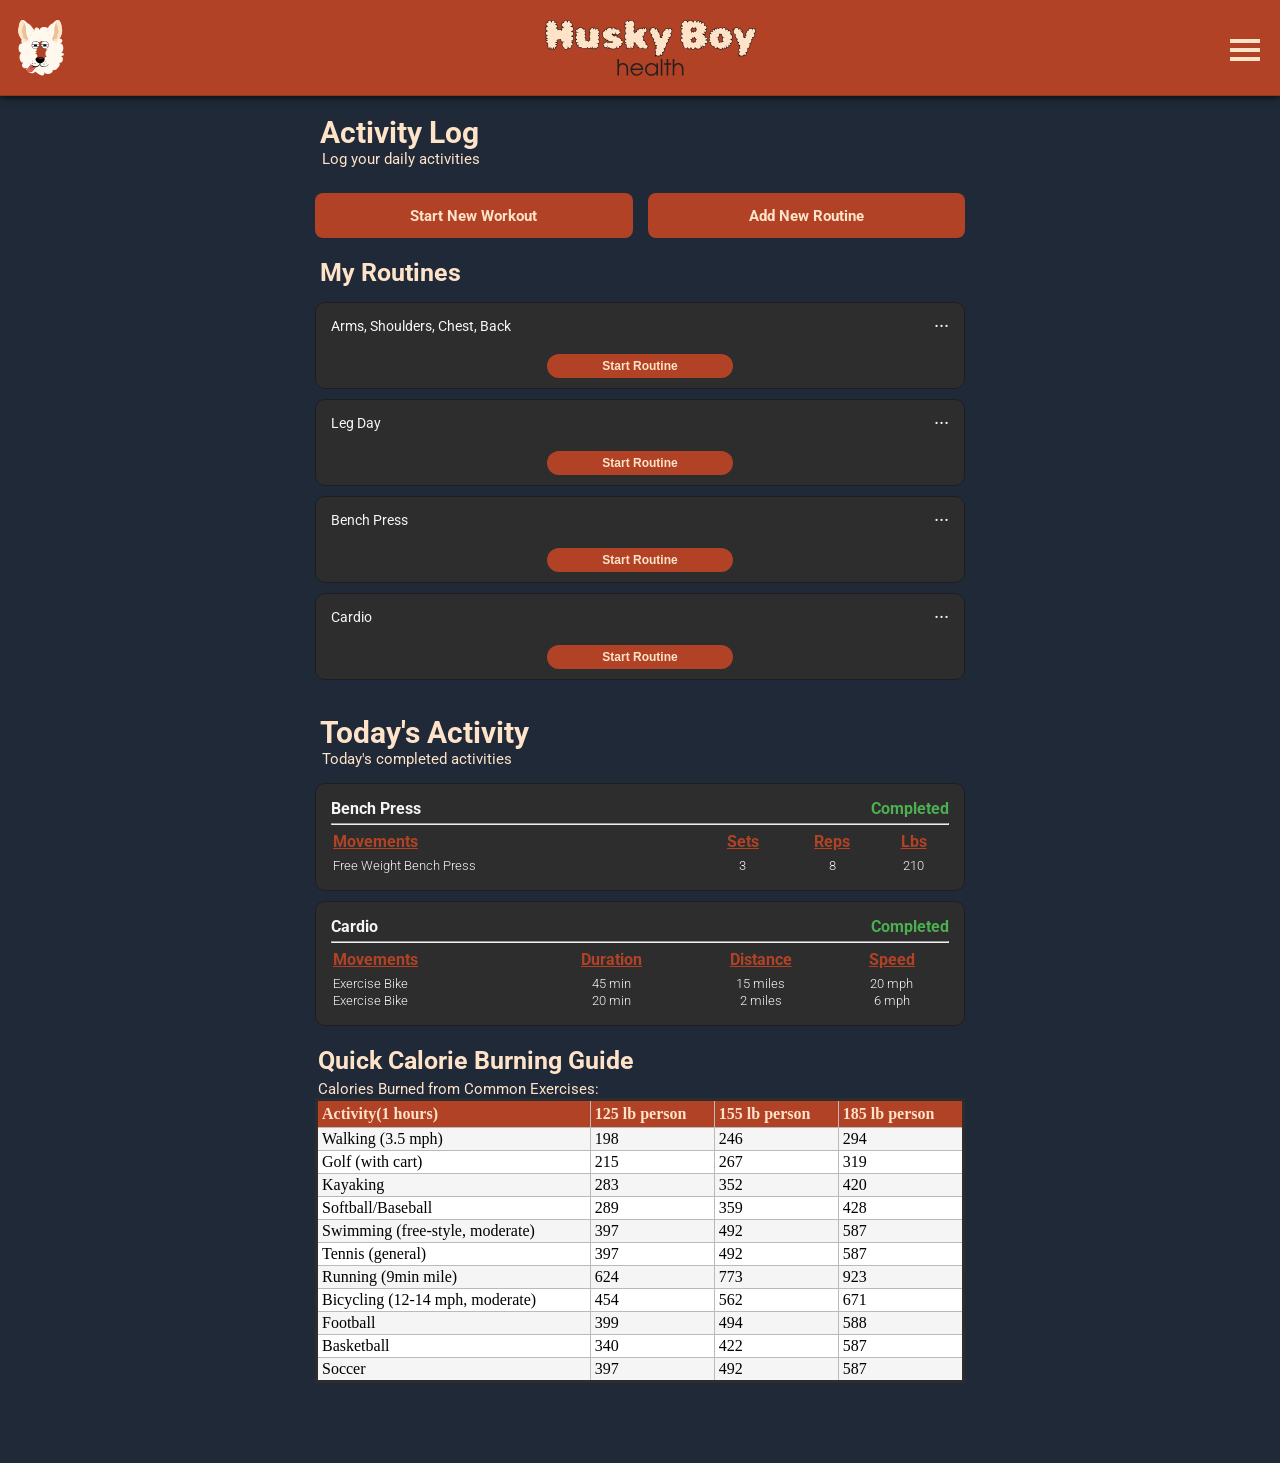
==== commit 90266c8d: "Add dashboard and finishing touches Added the dashboard content and then put a few finishing touches" ====
--- a/activity-log.html
+++ b/activity-log.html
@@ -7,6 +7,11 @@
     <link rel="stylesheet" href="./css/style.css">
 </head>
 
+
+
+<body>
+
+
 <header>
         <nav class="top-nav">
             <div class="nav-wrapper">
@@ -36,7 +41,6 @@
                 <li><a href="./food-log.html">Food Log</a></li>
                 <li><a href="./activity-log.html" class="active">Activity Log</a></li>
                 <li><a href="./recipes.html">Recipes</a></li>
-                <li><a href="./about.html">About</a></li>
             </ul>
         </nav>
     </header>
@@ -44,8 +48,8 @@
 
 
 
-<body>
-    <main>
+
+    <main class="main-view">
         <div class="main-title">
             <h2>Activity Log</h2>
             <p>Log your daily activities</p>
@@ -140,7 +144,11 @@
 
 <!-- SUMMARY OF ACTIVITIES THAT HAVE BEEN COMPLETED FOR THE DAY -->
         <section class="todays-activity">
-            <h2>Today's Activity</h2>
+            <div class="main-title">
+                <h2>Today's Activity</h2>
+                <p>Today's completed activities</p>
+            </div>
+            
 
 
             <div class="activity-card" id="activity-log">
--- a/css/style.css
+++ b/css/style.css
@@ -23,7 +23,52 @@
     min-height: 100vh;
     display: flex;
     flex-direction: column;
-}
+    background-color: var(--blue-accent);
+}
+
+/* THIS APPLIES TO ALL "MAIN" ON ALL PAGES */
+
+
+main {
+    padding: 100px 25px 80px 25px;
+    background-color: var(--blue-accent);
+    flex: 1;
+    width: 100%;
+
+}
+
+.main-view {
+    max-width: 700px;
+    margin: 0 auto;
+}
+/* THIS APPLIES TO ALL "TITLES" ON ALL PAGES */
+.main-title h2 {
+    font-size: 30px;
+}
+
+.main-title p {
+    font-size: 15px;
+    padding-left: 2px;
+}
+
+
+.main-title {
+    display: flex;
+    flex-direction: column;
+    color: var(--cream-accent);
+    font-family: Roboto, sans-serif;
+    padding: 15px 0 5px 5px;
+}
+
+.section-title {
+    display: flex;
+    flex-direction: column;
+    color: var(--cream-accent);
+    font-family: Roboto, sans-serif;
+    padding: 15px 0 5px 5px;
+    font-size: 20px;
+}
+
 
 /* GLOBAL /SITEWIDE */
 
@@ -169,43 +214,7 @@
 }
 
 
-/* THIS APPLIES TO ALL "MAIN" ON ALL PAGES */
-
-
-main {
-    padding: 100px 25px 80px 25px;
-    background-color: var(--blue-accent);
-    flex: 1;
-    width: 100%;
-
-}
-/* THIS APPLIES TO ALL "TITLES" ON ALL PAGES */
-.main-title h2 {
-    font-size: 30px;
-}
-
-.main-title p {
-    font-size: 15px;
-    padding-left: 2px;
-}
-
-
-.main-title {
-    display: flex;
-    flex-direction: column;
-    color: var(--cream-accent);
-    font-family: Roboto, sans-serif;
-    padding: 15px 0 5px 5px;
-}
-
-.section-title {
-    display: flex;
-    flex-direction: column;
-    color: var(--cream-accent);
-    font-family: Roboto, sans-serif;
-    padding: 15px 0 5px 5px;
-    font-size: 20px;
-}
+
 
 
 
@@ -403,7 +412,8 @@
 
 
 
-/* START CALCULATOR.HTML STYLE */
+                    /* START CALCULATOR.HTML STYLE */
+                    
 
 .form-card {
     display: flex;
@@ -597,19 +607,17 @@
 .ring-meal {
     display: flex;
     padding-top: 10px;
-
-}
+    justify-content: space-evenly;
+
+}
+
 
 .meal-breakdown {
-    flex: 25%;
-}
-
-.meal-breakdown {
-    display: flex;
+    display: flex;
+    flex: 1;
     flex-direction: column;
     gap: 10px;
     justify-content: center;
-    padding-left: 20px;
 }
 
 .meal-breakdown span {
@@ -692,14 +700,18 @@
 
 
 .meal-section {
+    display: flex;
+    flex-direction: column;
     border-radius: 10px;
     font-family: Roboto, sans-serif;
+    gap: 10px;
+
 }
 
 .meal-header {
     display: flex;
     justify-content: space-between;
-    padding-bottom: 8px;
+    padding-left: 2px;
 }
 .meal-header h3 {
     color: #4caf50;
@@ -708,13 +720,38 @@
     color: #b24225;
 }
 
+/* FOOD SECTION STYLE */
+
 .meal-items {
+    display: flex;
+    flex-direction: column ;
     background-color: var(--input-black);
     border: 1px solid black;
     border-radius: 5px;
     width: 100%;
-    height: 40px;
-}
+    height: auto;
+}
+
+.food-item {
+    color: whitesmoke;
+    padding: 5px;
+
+}
+
+.item-nutrients ul {
+    display: flex;
+    list-style-position: inside;
+    gap: 10px;
+    padding: 5px;
+    color: whitesmoke;
+    font-weight: 200;
+    font-size: 14px;
+}
+
+.no-bullet {
+    list-style-type: none;
+}
+
 
 /* END FOOD-LOG.HTML STYLE */
 
@@ -827,13 +864,6 @@
     gap: 10px;
 }
 
-.todays-activity h2 {
-    font-size: 25px;
-    color: var(--cream-accent);
-    padding-bottom: 15px;
-    padding-left: 5px;
-    
-}
 
 .activity-card {
     display: flex;
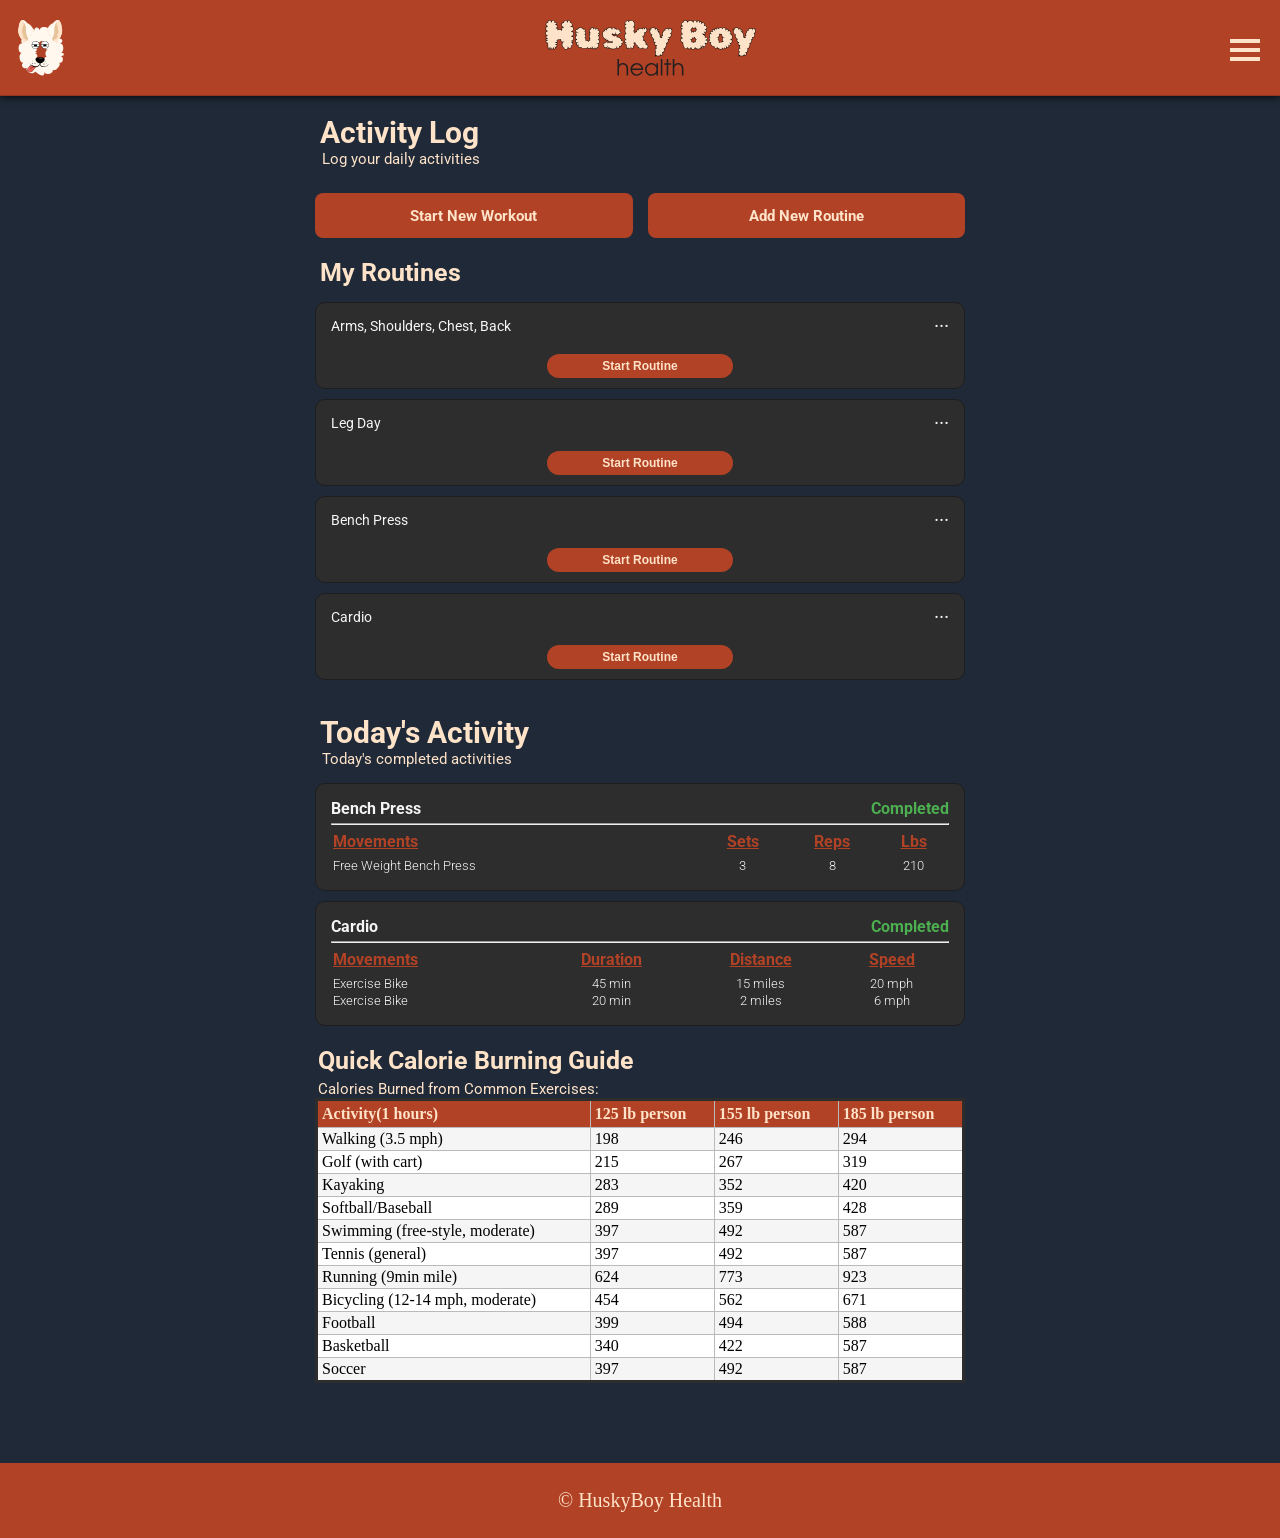
==== commit 9ff2379f: "Added a main footer Added a min footer that replaces the mobile nav when it desktop view." ====
--- a/activity-log.html
+++ b/activity-log.html
@@ -310,7 +310,10 @@
         </section>
     </main>
 
-
+ <!-- FOOTER -->
+    <footer class="main-footer">
+        © HuskyBoy Health
+    </footer>
 
 
      <!-- BOTTOM MOBILE NAV -->
--- a/css/style.css
+++ b/css/style.css
@@ -1087,6 +1087,7 @@
     font-size: 14px; 
 }
 
+
 /* Have to add "active" to each html page link. only can have 
 active once on each page. */
 .mobile-nav a.active {
@@ -1103,6 +1104,20 @@
     border-left: 1.5px solid var(--blue-nav-accent);
     flex: 1;
 }
+
+.main-footer {
+    height: 75px;
+    width: 100%;
+    display: none;
+    align-items: center;
+    justify-content: center;
+    font-family: 'Rubik Bubbles';
+    background-color: var(--orange-accent);
+    color: var(--cream-accent);
+    font-size: 20px;
+}
+
+
 
 /* TABLET VIEW */
 @media(min-width: 768px) {
@@ -1135,6 +1150,8 @@
     align-content: center;
 }
 
+
+
 }
 
 
@@ -1152,10 +1169,7 @@
     grid-template-rows: auto;
 }
 
-
-
-    /* START: SECTION HERO */
-
+/* START: SECTION HERO */
 
 .hero-text h1 {
     font-size: 75px;
@@ -1196,8 +1210,15 @@
     display: none;
 }
 
-
-}
-
-
-
+/* Main footer, not mobile nav */
+
+.main-footer {
+    display: flex;
+}
+
+
+}
+
+
+
+
